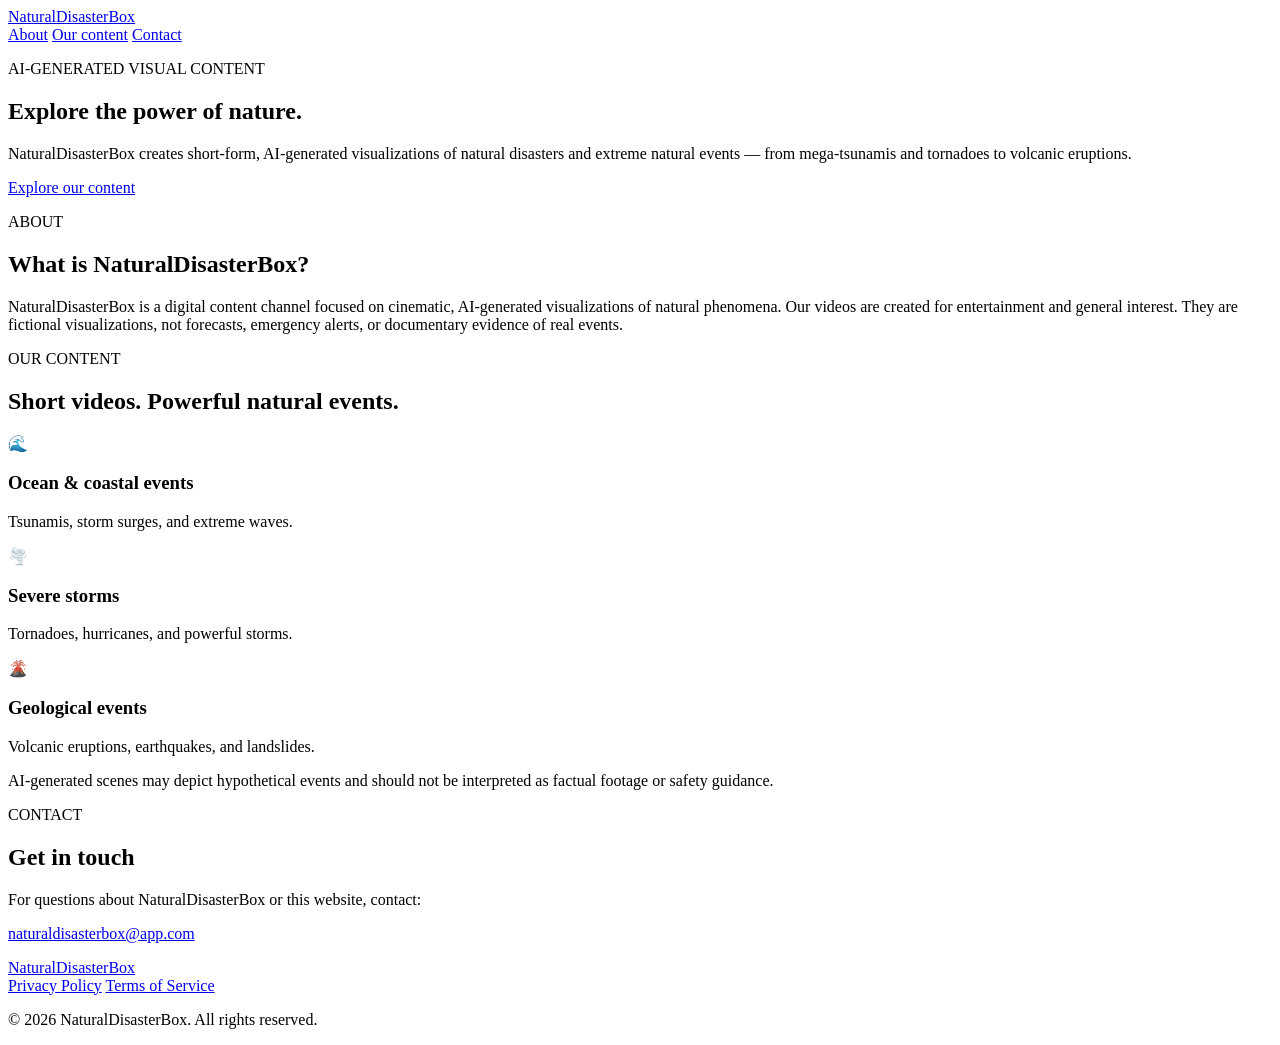
==== index.html @ 8113dd2e "Add files via upload" ====
<!doctype html>
<html lang="en">
<head>
  <meta charset="utf-8">
  <meta name="viewport" content="width=device-width, initial-scale=1">
  <meta name="description" content="NaturalDisasterBox creates AI-generated visualizations of natural disasters and extreme natural events.">
  <title>NaturalDisasterBox — AI Natural Disaster Visualizations</title>
  <link rel="stylesheet" href="assets/style.css">
</head>
<body>
  <header class="site-header">
    <a class="brand" href="index.html">NaturalDisasterBox</a>
    <nav aria-label="Main navigation">
      <a href="#about">About</a>
      <a href="#content">Our content</a>
      <a href="#contact">Contact</a>
    </nav>
  </header>

  <main>
    <section class="hero">
      <p class="eyebrow">AI-GENERATED VISUAL CONTENT</p>
      <h1>Explore the power of nature.</h1>
      <p class="hero-copy">NaturalDisasterBox creates short-form, AI-generated visualizations of natural disasters and extreme natural events — from mega-tsunamis and tornadoes to volcanic eruptions.</p>
      <a class="primary-link" href="#content">Explore our content</a>
    </section>

    <section class="section" id="about">
      <p class="eyebrow">ABOUT</p>
      <h2>What is NaturalDisasterBox?</h2>
      <p>NaturalDisasterBox is a digital content channel focused on cinematic, AI-generated visualizations of natural phenomena. Our videos are created for entertainment and general interest. They are fictional visualizations, not forecasts, emergency alerts, or documentary evidence of real events.</p>
    </section>

    <section class="section content-section" id="content">
      <p class="eyebrow">OUR CONTENT</p>
      <h2>Short videos. Powerful natural events.</h2>
      <div class="cards">
        <article class="card"><span class="card-icon">🌊</span><h3>Ocean & coastal events</h3><p>Tsunamis, storm surges, and extreme waves.</p></article>
        <article class="card"><span class="card-icon">🌪️</span><h3>Severe storms</h3><p>Tornadoes, hurricanes, and powerful storms.</p></article>
        <article class="card"><span class="card-icon">🌋</span><h3>Geological events</h3><p>Volcanic eruptions, earthquakes, and landslides.</p></article>
      </div>
      <p class="notice">AI-generated scenes may depict hypothetical events and should not be interpreted as factual footage or safety guidance.</p>
    </section>

    <section class="section" id="contact">
      <p class="eyebrow">CONTACT</p>
      <h2>Get in touch</h2>
      <p>For questions about NaturalDisasterBox or this website, contact:</p>
      <p><a href="mailto:naturaldisasterbox@app.com">naturaldisasterbox@app.com</a></p>
    </section>
  </main>

  <footer class="site-footer">
    <a class="brand" href="index.html">NaturalDisasterBox</a>
    <div class="footer-links">
      <a href="privacy.html">Privacy Policy</a>
      <a href="terms.html">Terms of Service</a>
    </div>
    <p>© 2026 NaturalDisasterBox. All rights reserved.</p>
  </footer>
</body>
</html>
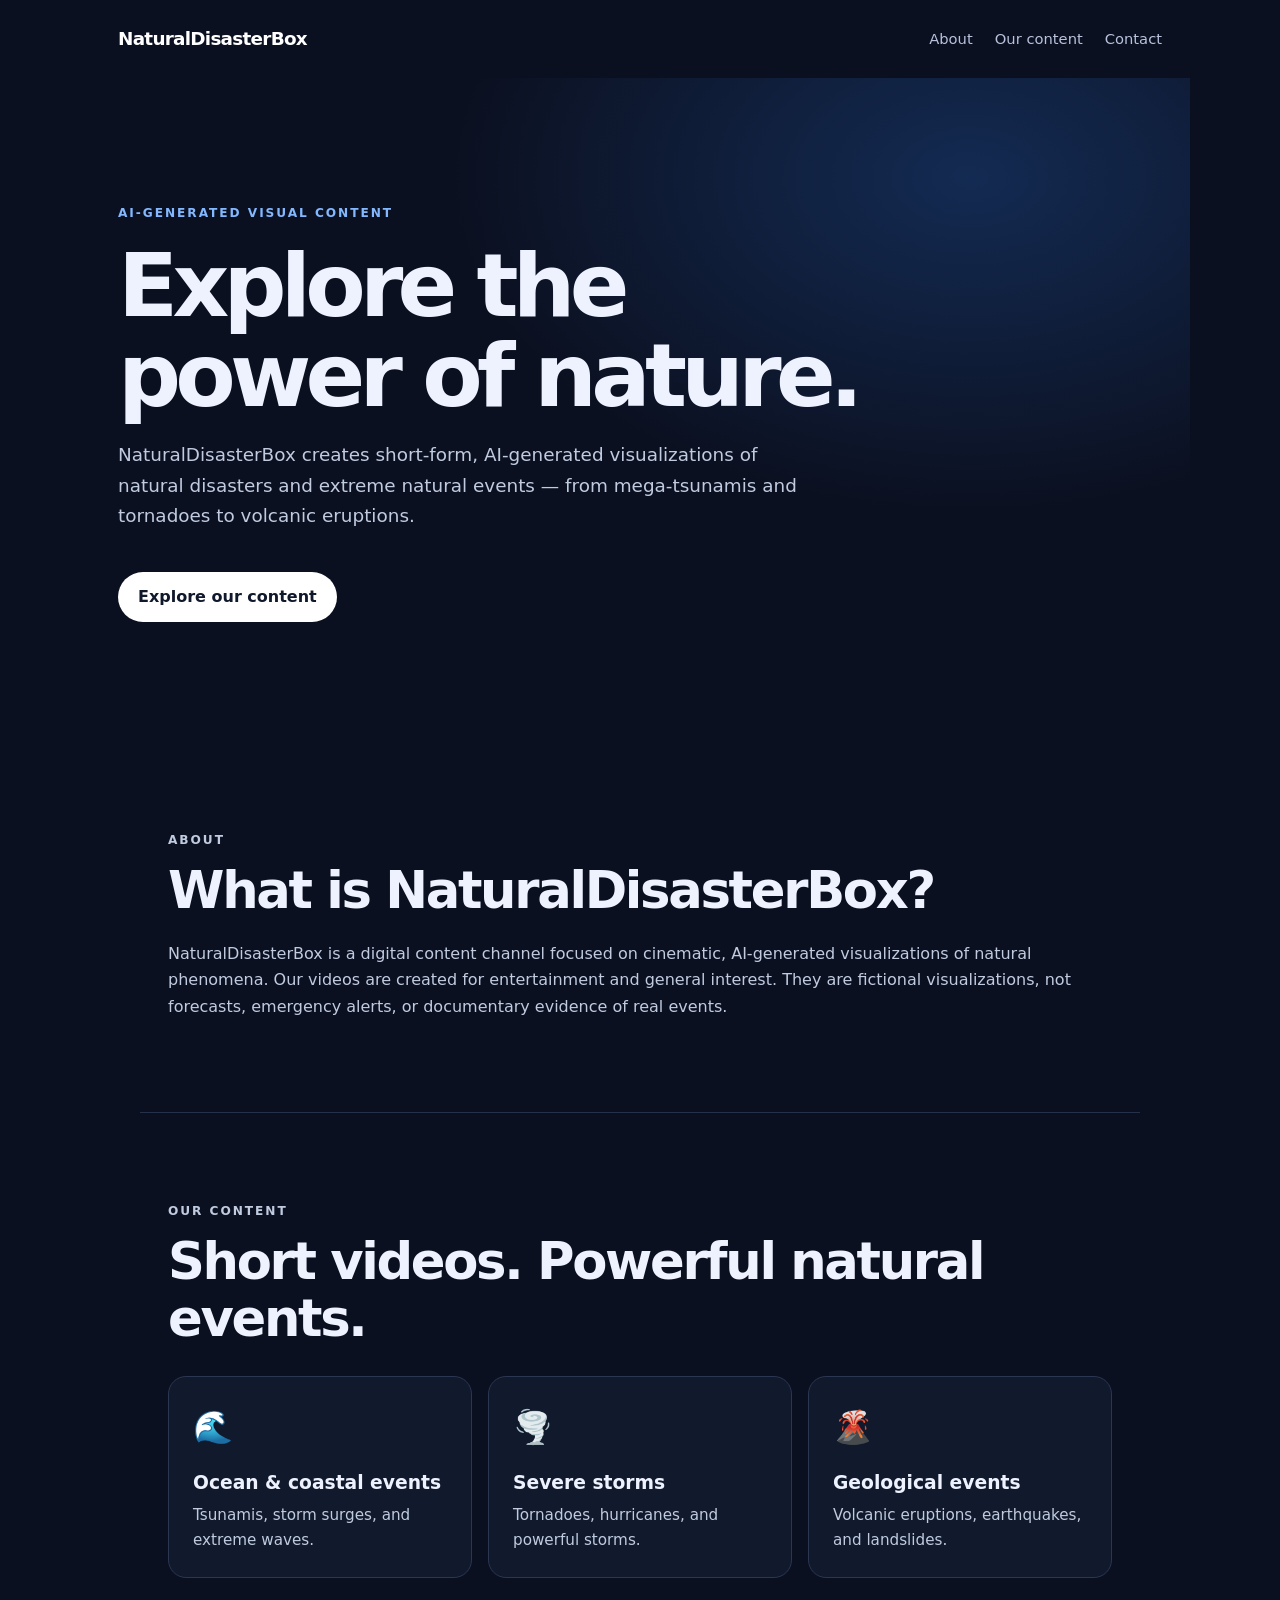
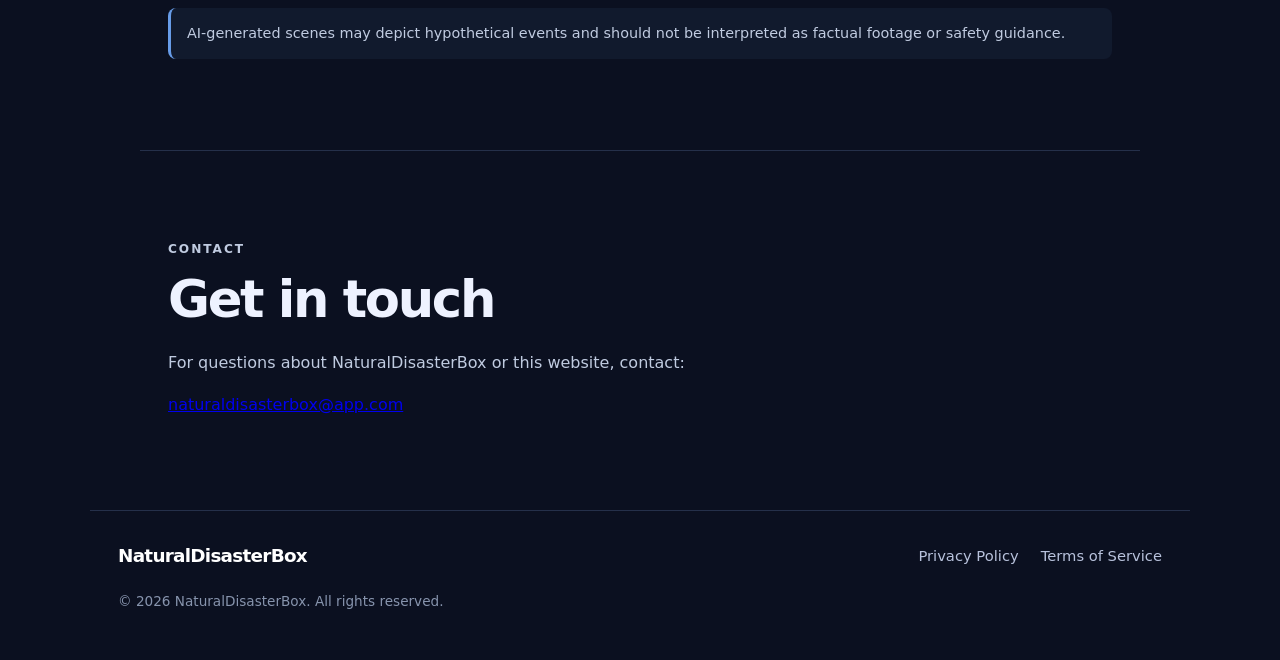
==== commit a52941a0: "Update index.html" ====
--- a/index.html
+++ b/index.html
@@ -5,7 +5,7 @@
   <meta name="viewport" content="width=device-width, initial-scale=1">
   <meta name="description" content="NaturalDisasterBox creates AI-generated visualizations of natural disasters and extreme natural events.">
   <title>NaturalDisasterBox — AI Natural Disaster Visualizations</title>
-  <link rel="stylesheet" href="assets/style.css">
+  <link rel="stylesheet" href="style.css">
 </head>
 <body>
   <header class="site-header">
--- a/style.css
+++ b/style.css
@@ -0,0 +1 @@
+*{box-sizing:border-box}html{scroll-behavior:smooth}body{margin:0;background:#0b1020;color:#eef2ff;font-family:Inter,ui-sans-serif,system-ui,-apple-system,BlinkMacSystemFont,"Segoe UI",sans-serif;line-height:1.65}.site-header{max-width:1100px;margin:auto;padding:24px 28px;display:flex;justify-content:space-between;align-items:center;gap:20px}.brand{font-weight:800;letter-spacing:-.04em;color:#fff;text-decoration:none;font-size:1.15rem}.site-header nav,.footer-links{display:flex;gap:22px;flex-wrap:wrap}.site-header nav a,.footer-links a{color:#b8c2dc;text-decoration:none;font-size:.92rem}.site-header a:hover,.footer-links a:hover{color:#fff}.hero{padding:112px 28px 120px;max-width:1100px;margin:auto;background:radial-gradient(ellipse at 80% 15%,rgba(41,111,213,.28),transparent 42%)}.eyebrow{color:#83b8ff;font-size:.76rem;font-weight:800;letter-spacing:.16em}.hero h1{font-size:clamp(2.8rem,7vw,5.5rem);line-height:1.03;letter-spacing:-.065em;max-width:800px;margin:18px 0}.hero-copy{font-size:1.15rem;color:#c0cbe0;max-width:690px}.primary-link{display:inline-block;margin-top:22px;background:#fff;color:#10182b;padding:12px 20px;border-radius:999px;text-decoration:none;font-weight:750}.section{max-width:1000px;margin:auto;padding:76px 28px}.section h2,.legal h1{font-size:clamp(2rem,4vw,3.2rem);letter-spacing:-.045em;line-height:1.1;margin:10px 0 22px}.section p,.legal p,.legal li{color:#c0cbe0}.content-section{border-top:1px solid #25304a;border-bottom:1px solid #25304a}.cards{display:grid;grid-template-columns:repeat(3,minmax(0,1fr));gap:16px;margin:30px 0}.card{padding:24px;border:1px solid #2a3652;border-radius:18px;background:#111a2d}.card-icon{font-size:2rem}.card h3{margin:14px 0 4px}.card p{margin:0;font-size:.95rem}.notice{padding:14px 16px;border-left:3px solid #679ce8;background:#111a2d;border-radius:8px;font-size:.9rem}.site-footer{border-top:1px solid #25304a;max-width:1100px;margin:auto;padding:30px 28px 48px;display:flex;align-items:center;justify-content:space-between;gap:18px;flex-wrap:wrap}.site-footer p{width:100%;margin:0;color:#8794ad;font-size:.85rem}.legal{max-width:820px;margin:0 auto;padding:70px 28px 100px}.legal h1{margin-bottom:8px}.legal h2{margin-top:38px;font-size:1.25rem}.legal li{margin:8px 0}.legal a{color:#91bdff}.updated{color:#8794ad!important;font-size:.9rem}.legal .notice{margin-top:38px}@media(max-width:680px){.site-header{align-items:flex-start;flex-direction:column}.hero{padding-top:76px;padding-bottom:82px}.cards{grid-template-columns:1fr}.site-footer{align-items:flex-start;flex-direction:column}.legal{padding-top:48px}}
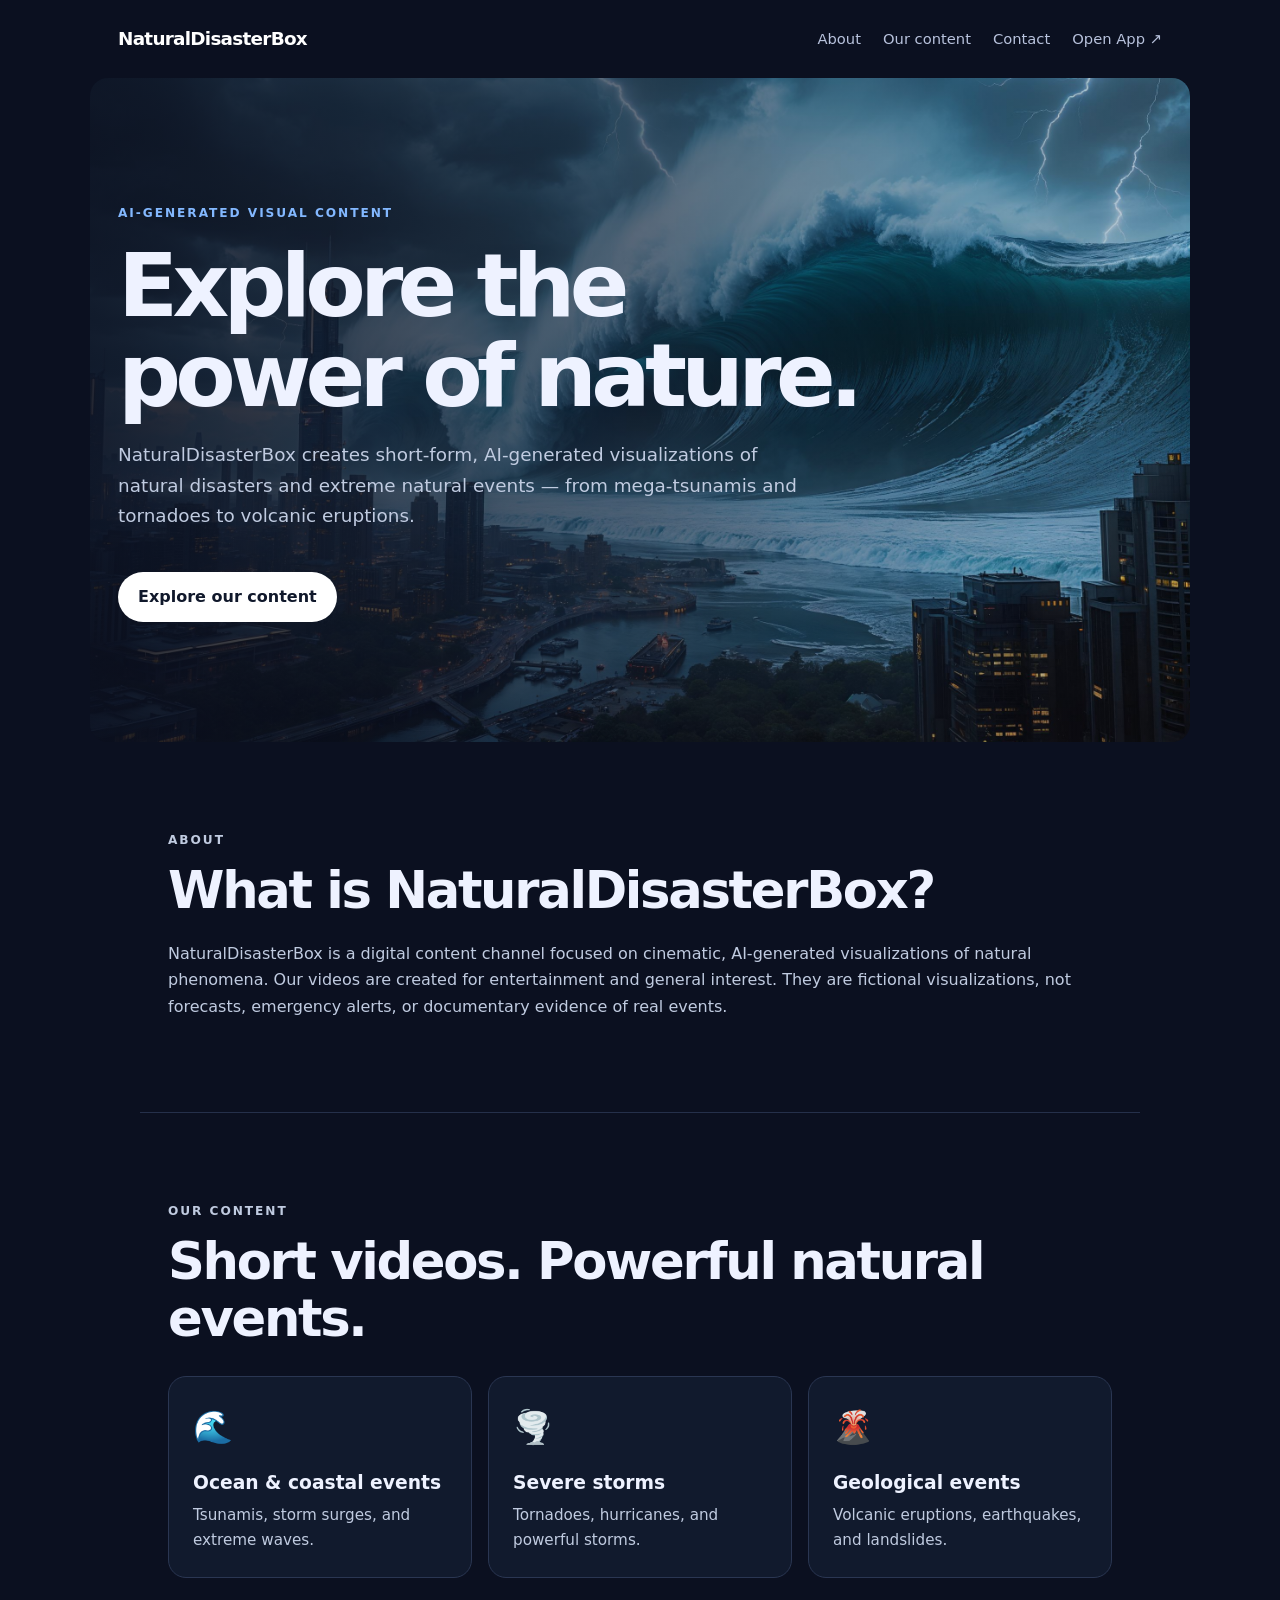
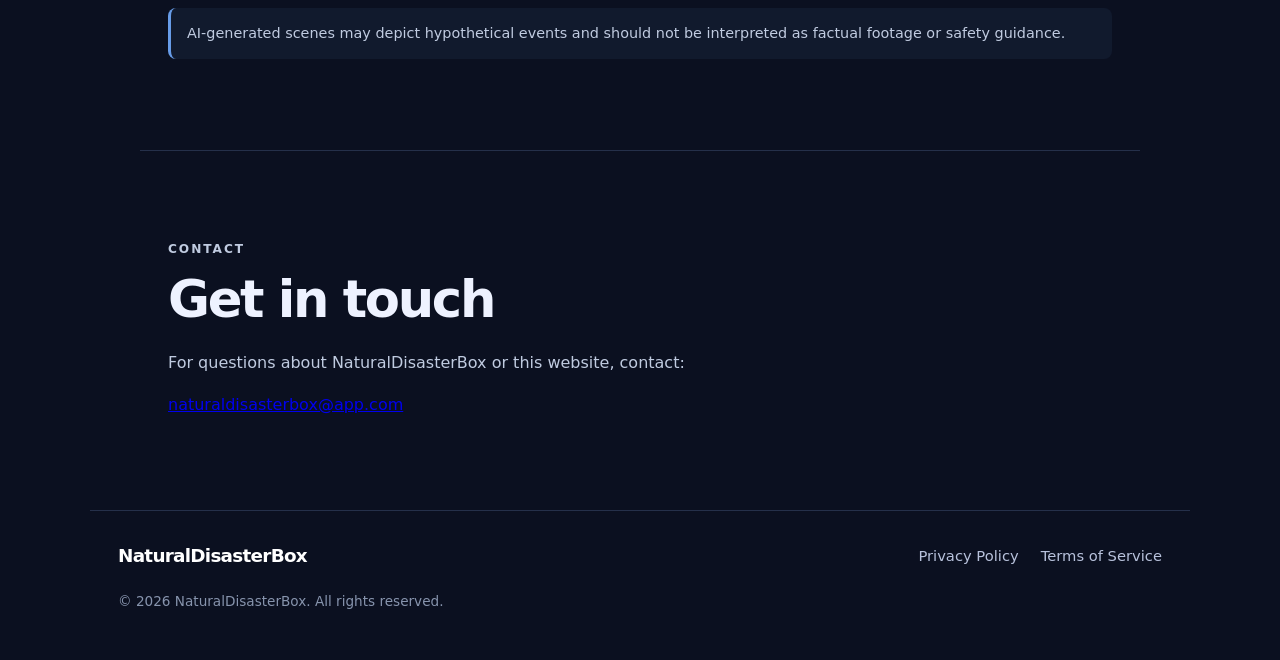
==== commit 9872cd1f: "Update index.html" ====
--- a/index.html
+++ b/index.html
@@ -8,14 +8,16 @@
   <link rel="stylesheet" href="style.css">
 </head>
 <body>
-  <header class="site-header">
-    <a class="brand" href="index.html">NaturalDisasterBox</a>
-    <nav aria-label="Main navigation">
-      <a href="#about">About</a>
-      <a href="#content">Our content</a>
-      <a href="#contact">Contact</a>
-    </nav>
-  </header>
+<header class="site-header">
+  <a class="brand" href="index.html">NaturalDisasterBox</a>
+
+  <nav aria-label="Main navigation">
+    <a href="#about">About</a>
+    <a href="#content">Our content</a>
+    <a href="#contact">Contact</a>
+    <a class="app-link" href="app.html">Open App ↗</a>
+  </nav>
+</header>
 
   <main>
     <section class="hero">
--- a/style.css
+++ b/style.css
@@ -1 +1,192 @@
-*{box-sizing:border-box}html{scroll-behavior:smooth}body{margin:0;background:#0b1020;color:#eef2ff;font-family:Inter,ui-sans-serif,system-ui,-apple-system,BlinkMacSystemFont,"Segoe UI",sans-serif;line-height:1.65}.site-header{max-width:1100px;margin:auto;padding:24px 28px;display:flex;justify-content:space-between;align-items:center;gap:20px}.brand{font-weight:800;letter-spacing:-.04em;color:#fff;text-decoration:none;font-size:1.15rem}.site-header nav,.footer-links{display:flex;gap:22px;flex-wrap:wrap}.site-header nav a,.footer-links a{color:#b8c2dc;text-decoration:none;font-size:.92rem}.site-header a:hover,.footer-links a:hover{color:#fff}.hero{padding:112px 28px 120px;max-width:1100px;margin:auto;background:radial-gradient(ellipse at 80% 15%,rgba(41,111,213,.28),transparent 42%)}.eyebrow{color:#83b8ff;font-size:.76rem;font-weight:800;letter-spacing:.16em}.hero h1{font-size:clamp(2.8rem,7vw,5.5rem);line-height:1.03;letter-spacing:-.065em;max-width:800px;margin:18px 0}.hero-copy{font-size:1.15rem;color:#c0cbe0;max-width:690px}.primary-link{display:inline-block;margin-top:22px;background:#fff;color:#10182b;padding:12px 20px;border-radius:999px;text-decoration:none;font-weight:750}.section{max-width:1000px;margin:auto;padding:76px 28px}.section h2,.legal h1{font-size:clamp(2rem,4vw,3.2rem);letter-spacing:-.045em;line-height:1.1;margin:10px 0 22px}.section p,.legal p,.legal li{color:#c0cbe0}.content-section{border-top:1px solid #25304a;border-bottom:1px solid #25304a}.cards{display:grid;grid-template-columns:repeat(3,minmax(0,1fr));gap:16px;margin:30px 0}.card{padding:24px;border:1px solid #2a3652;border-radius:18px;background:#111a2d}.card-icon{font-size:2rem}.card h3{margin:14px 0 4px}.card p{margin:0;font-size:.95rem}.notice{padding:14px 16px;border-left:3px solid #679ce8;background:#111a2d;border-radius:8px;font-size:.9rem}.site-footer{border-top:1px solid #25304a;max-width:1100px;margin:auto;padding:30px 28px 48px;display:flex;align-items:center;justify-content:space-between;gap:18px;flex-wrap:wrap}.site-footer p{width:100%;margin:0;color:#8794ad;font-size:.85rem}.legal{max-width:820px;margin:0 auto;padding:70px 28px 100px}.legal h1{margin-bottom:8px}.legal h2{margin-top:38px;font-size:1.25rem}.legal li{margin:8px 0}.legal a{color:#91bdff}.updated{color:#8794ad!important;font-size:.9rem}.legal .notice{margin-top:38px}@media(max-width:680px){.site-header{align-items:flex-start;flex-direction:column}.hero{padding-top:76px;padding-bottom:82px}.cards{grid-template-columns:1fr}.site-footer{align-items:flex-start;flex-direction:column}.legal{padding-top:48px}}+
+*{box-sizing:border-box}
+html{scroll-behavior:smooth}
+
+body{
+  margin:0;
+  background:#0b1020;
+  color:#eef2ff;
+  font-family:Inter,ui-sans-serif,system-ui,-apple-system,BlinkMacSystemFont,"Segoe UI",sans-serif;
+  line-height:1.65
+}
+
+.site-header{
+  max-width:1100px;
+  margin:auto;
+  padding:24px 28px;
+  display:flex;
+  justify-content:space-between;
+  align-items:center;
+  gap:20px
+}
+
+.brand{
+  font-weight:800;
+  letter-spacing:-.04em;
+  color:#fff;
+  text-decoration:none;
+  font-size:1.15rem
+}
+
+.site-header nav,.footer-links{
+  display:flex;
+  gap:22px;
+  flex-wrap:wrap
+}
+
+.site-header nav a,.footer-links a{
+  color:#b8c2dc;
+  text-decoration:none;
+  font-size:.92rem
+}
+
+.site-header a:hover,.footer-links a:hover{color:#fff}
+
+.hero{
+  padding:112px 28px 120px;
+  max-width:1100px;
+  margin:auto;
+  min-height:430px;
+  background:
+    linear-gradient(
+      90deg,
+      rgba(11,16,32,.88) 0%,
+      rgba(11,16,32,.58) 48%,
+      rgba(11,16,32,.12) 100%
+    ),
+    url("hero-bg.jpg") center center / cover no-repeat;
+  border-radius:18px
+}
+
+.eyebrow{
+  color:#83b8ff;
+  font-size:.76rem;
+  font-weight:800;
+  letter-spacing:.16em
+}
+
+.hero h1{
+  font-size:clamp(2.8rem,7vw,5.5rem);
+  line-height:1.03;
+  letter-spacing:-.065em;
+  max-width:800px;
+  margin:18px 0
+}
+
+.hero-copy{
+  font-size:1.15rem;
+  color:#c0cbe0;
+  max-width:690px
+}
+
+.primary-link{
+  display:inline-block;
+  margin-top:22px;
+  background:#fff;
+  color:#10182b;
+  padding:12px 20px;
+  border-radius:999px;
+  text-decoration:none;
+  font-weight:750
+}
+
+.section{
+  max-width:1000px;
+  margin:auto;
+  padding:76px 28px
+}
+
+.section h2,.legal h1{
+  font-size:clamp(2rem,4vw,3.2rem);
+  letter-spacing:-.045em;
+  line-height:1.1;
+  margin:10px 0 22px
+}
+
+.section p,.legal p,.legal li{color:#c0cbe0}
+
+.content-section{
+  border-top:1px solid #25304a;
+  border-bottom:1px solid #25304a
+}
+
+.cards{
+  display:grid;
+  grid-template-columns:repeat(3,minmax(0,1fr));
+  gap:16px;
+  margin:30px 0
+}
+
+.card{
+  padding:24px;
+  border:1px solid #2a3652;
+  border-radius:18px;
+  background:#111a2d
+}
+
+.card-icon{font-size:2rem}
+.card h3{margin:14px 0 4px}
+.card p{margin:0;font-size:.95rem}
+
+.notice{
+  padding:14px 16px;
+  border-left:3px solid #679ce8;
+  background:#111a2d;
+  border-radius:8px;
+  font-size:.9rem
+}
+
+.site-footer{
+  border-top:1px solid #25304a;
+  max-width:1100px;
+  margin:auto;
+  padding:30px 28px 48px;
+  display:flex;
+  align-items:center;
+  justify-content:space-between;
+  gap:18px;
+  flex-wrap:wrap
+}
+
+.site-footer p{
+  width:100%;
+  margin:0;
+  color:#8794ad;
+  font-size:.85rem
+}
+
+.legal{
+  max-width:820px;
+  margin:0 auto;
+  padding:70px 28px 100px
+}
+
+.legal h1{margin-bottom:8px}
+.legal h2{margin-top:38px;font-size:1.25rem}
+.legal li{margin:8px 0}
+.legal a{color:#91bdff}
+.updated{color:#8794ad!important;font-size:.9rem}
+.legal .notice{margin-top:38px}
+
+@media(max-width:680px){
+  .site-header{
+    align-items:flex-start;
+    flex-direction:column
+  }
+
+  .hero{
+    padding-top:76px;
+    padding-bottom:82px;
+    min-height:380px;
+    background-position:center center
+  }
+
+  .cards{grid-template-columns:1fr}
+
+  .site-footer{
+    align-items:flex-start;
+    flex-direction:column
+  }
+
+  .legal{padding-top:48px}
+}
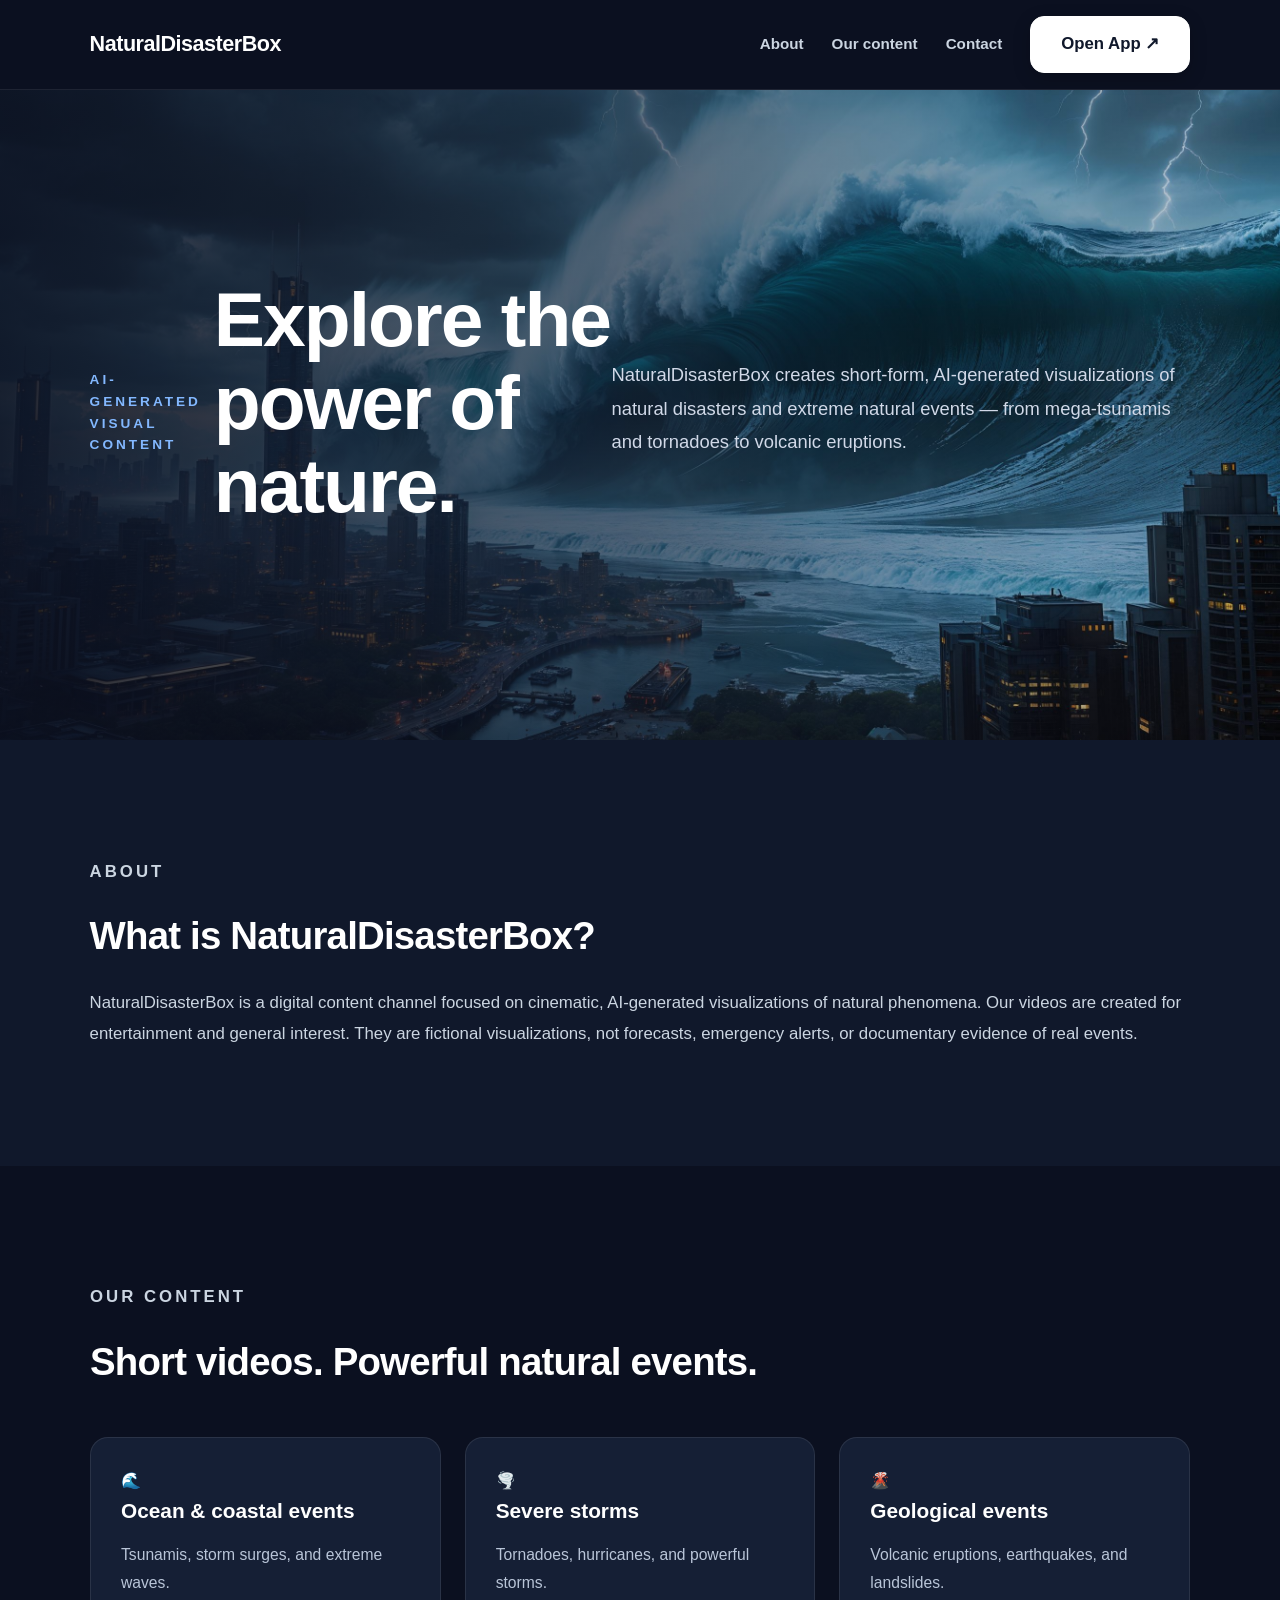
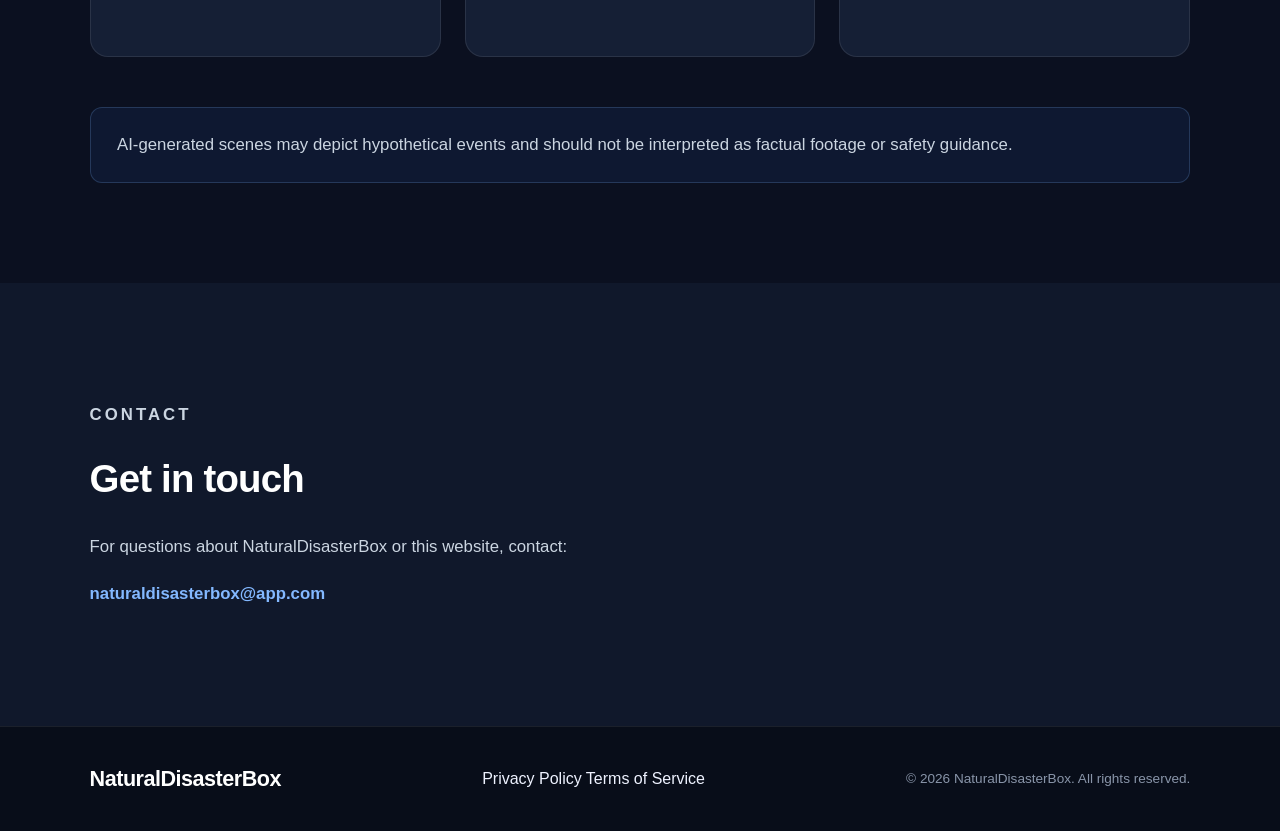
==== commit ba2b21da: "Update index.html" ====
--- a/index.html
+++ b/index.html
@@ -24,7 +24,7 @@
       <p class="eyebrow">AI-GENERATED VISUAL CONTENT</p>
       <h1>Explore the power of nature.</h1>
       <p class="hero-copy">NaturalDisasterBox creates short-form, AI-generated visualizations of natural disasters and extreme natural events — from mega-tsunamis and tornadoes to volcanic eruptions.</p>
-      <a class="primary-link" href="#content">Explore our content</a>
+  
     </section>
 
     <section class="section" id="about">
--- a/style.css
+++ b/style.css
@@ -1,52 +1,129 @@
 
-*{box-sizing:border-box}
-html{scroll-behavior:smooth}
-
-body{
-  margin:0;
-  background:#0b1020;
-  color:#eef2ff;
-  font-family:Inter,ui-sans-serif,system-ui,-apple-system,BlinkMacSystemFont,"Segoe UI",sans-serif;
-  line-height:1.65
-}
-
-.site-header{
-  max-width:1100px;
-  margin:auto;
-  padding:24px 28px;
-  display:flex;
-  justify-content:space-between;
-  align-items:center;
-  gap:20px
-}
-
-.brand{
-  font-weight:800;
-  letter-spacing:-.04em;
-  color:#fff;
-  text-decoration:none;
-  font-size:1.15rem
-}
-
-.site-header nav,.footer-links{
-  display:flex;
-  gap:22px;
-  flex-wrap:wrap
-}
-
-.site-header nav a,.footer-links a{
-  color:#b8c2dc;
-  text-decoration:none;
-  font-size:.92rem
-}
-
-.site-header a:hover,.footer-links a:hover{color:#fff}
-
-.hero{
-  padding:112px 28px 120px;
-  max-width:1100px;
-  margin:auto;
-  min-height:430px;
+/* ==================================================
+   1. 기본 설정
+================================================== */
+
+* {
+  box-sizing: border-box;
+}
+
+html {
+  scroll-behavior: smooth;
+}
+
+body {
+  margin: 0;
+  padding: 0;
+  background: #0b1020;
+  color: #eef2ff;
+  font-family: Arial, Helvetica, sans-serif;
+  line-height: 1.6;
+}
+
+a {
+  color: inherit;
+  text-decoration: none;
+}
+
+img {
+  max-width: 100%;
+  display: block;
+}
+
+
+/* ==================================================
+   2. 상단 헤더 및 메뉴
+================================================== */
+
+.site-header {
+  width: 100%;
+  min-height: 82px;
+  padding: 16px 7%;
+  display: flex;
+  align-items: center;
+  justify-content: space-between;
+  gap: 24px;
+  background: #0b1020;
+  border-bottom: 1px solid rgba(255,255,255,.08);
+}
+
+.brand {
+  color: #ffffff;
+  font-size: 1.35rem;
+  font-weight: 900;
+  letter-spacing: -.5px;
+  white-space: nowrap;
+}
+
+.site-header nav {
+  display: flex;
+  align-items: center;
+  justify-content: flex-end;
+  gap: 28px;
+}
+
+.site-header nav a {
+  color: #cbd5e1;
+  font-size: .95rem;
+  font-weight: 600;
+  transition: color .2s ease;
+}
+
+.site-header nav a:hover {
+  color: #ffffff;
+}
+
+
+/* ==================================================
+   3. Open App 버튼
+================================================== */
+
+.site-header nav a.app-link {
+  display: inline-flex;
+  align-items: center;
+  justify-content: center;
+
+  min-width: 145px;
+  min-height: 50px;
+  padding: 14px 30px;
+
+  background: #ffffff;
+  color: #10182b;
+
+  border: 1px solid #ffffff;
+  border-radius: 14px;
+
+  font-size: 1.05rem;
+  font-weight: 800;
+  text-decoration: none;
+
+  transition: all .2s ease;
+
+  box-shadow: 0 5px 18px rgba(0,0,0,.2);
+}
+
+.site-header nav a.app-link:hover {
+  background: #83b8ff;
+  border-color: #83b8ff;
+  color: #0b1020;
+
+  transform: translateY(-3px);
+
+  box-shadow: 0 8px 22px rgba(0,0,0,.25);
+}
+
+
+/* ==================================================
+   4. 메인 히어로 영역
+================================================== */
+
+.hero {
+  min-height: 650px;
+  padding: 120px 7%;
+
+  display: flex;
+  align-items: center;
+
   background:
     linear-gradient(
       90deg,
@@ -55,138 +132,593 @@
       rgba(11,16,32,.12) 100%
     ),
     url("hero-bg.jpg") center center / cover no-repeat;
-  border-radius:18px
-}
-
-.eyebrow{
-  color:#83b8ff;
-  font-size:.76rem;
-  font-weight:800;
-  letter-spacing:.16em
-}
-
-.hero h1{
-  font-size:clamp(2.8rem,7vw,5.5rem);
-  line-height:1.03;
-  letter-spacing:-.065em;
-  max-width:800px;
-  margin:18px 0
-}
-
-.hero-copy{
-  font-size:1.15rem;
-  color:#c0cbe0;
-  max-width:690px
-}
-
-.primary-link{
-  display:inline-block;
-  margin-top:22px;
-  background:#fff;
-  color:#10182b;
-  padding:12px 20px;
-  border-radius:999px;
-  text-decoration:none;
-  font-weight:750
-}
-
-.section{
-  max-width:1000px;
-  margin:auto;
-  padding:76px 28px
-}
-
-.section h2,.legal h1{
-  font-size:clamp(2rem,4vw,3.2rem);
-  letter-spacing:-.045em;
-  line-height:1.1;
-  margin:10px 0 22px
-}
-
-.section p,.legal p,.legal li{color:#c0cbe0}
-
-.content-section{
-  border-top:1px solid #25304a;
-  border-bottom:1px solid #25304a
-}
-
-.cards{
-  display:grid;
-  grid-template-columns:repeat(3,minmax(0,1fr));
-  gap:16px;
-  margin:30px 0
-}
-
-.card{
-  padding:24px;
-  border:1px solid #2a3652;
-  border-radius:18px;
-  background:#111a2d
-}
-
-.card-icon{font-size:2rem}
-.card h3{margin:14px 0 4px}
-.card p{margin:0;font-size:.95rem}
-
-.notice{
-  padding:14px 16px;
-  border-left:3px solid #679ce8;
-  background:#111a2d;
-  border-radius:8px;
-  font-size:.9rem
-}
-
-.site-footer{
-  border-top:1px solid #25304a;
-  max-width:1100px;
-  margin:auto;
-  padding:30px 28px 48px;
-  display:flex;
-  align-items:center;
-  justify-content:space-between;
-  gap:18px;
-  flex-wrap:wrap
-}
-
-.site-footer p{
-  width:100%;
-  margin:0;
-  color:#8794ad;
-  font-size:.85rem
-}
-
-.legal{
-  max-width:820px;
-  margin:0 auto;
-  padding:70px 28px 100px
-}
-
-.legal h1{margin-bottom:8px}
-.legal h2{margin-top:38px;font-size:1.25rem}
-.legal li{margin:8px 0}
-.legal a{color:#91bdff}
-.updated{color:#8794ad!important;font-size:.9rem}
-.legal .notice{margin-top:38px}
-
-@media(max-width:680px){
-  .site-header{
-    align-items:flex-start;
-    flex-direction:column
-  }
-
-  .hero{
-    padding-top:76px;
-    padding-bottom:82px;
-    min-height:380px;
-    background-position:center center
-  }
-
-  .cards{grid-template-columns:1fr}
-
-  .site-footer{
-    align-items:flex-start;
-    flex-direction:column
-  }
-
-  .legal{padding-top:48px}
-}
+}
+
+.hero-content {
+  width: 100%;
+  max-width: 680px;
+}
+
+.eyebrow {
+  margin-bottom: 18px;
+  color: #83b8ff;
+  font-size: .85rem;
+  font-weight: 800;
+  letter-spacing: 3px;
+  text-transform: uppercase;
+}
+
+.hero h1 {
+  margin: 0 0 24px;
+  color: #ffffff;
+  font-size: clamp(3rem, 6vw, 5.5rem);
+  line-height: 1.08;
+  font-weight: 900;
+  letter-spacing: -2px;
+}
+
+.hero-copy {
+  max-width: 580px;
+  margin-bottom: 32px;
+  color: #d1d9e8;
+  font-size: 1.15rem;
+  line-height: 1.8;
+}
+
+.primary-link {
+  display: inline-flex;
+  align-items: center;
+  justify-content: center;
+
+  padding: 14px 26px;
+
+  background: #3b82f6;
+  color: #ffffff;
+
+  border-radius: 10px;
+
+  font-size: 1rem;
+  font-weight: 800;
+
+  transition: all .2s ease;
+}
+
+.primary-link:hover {
+  background: #60a5fa;
+  transform: translateY(-2px);
+}
+
+
+/* ==================================================
+   5. 공통 섹션
+================================================== */
+
+.section {
+  padding: 100px 7%;
+}
+
+.section h2 {
+  margin: 0 0 22px;
+  color: #ffffff;
+  font-size: 2.4rem;
+  font-weight: 900;
+  letter-spacing: -.8px;
+}
+
+.section p {
+  color: #cbd5e1;
+  font-size: 1.05rem;
+  line-height: 1.8;
+}
+
+.section-content {
+  max-width: 1100px;
+  margin: 0 auto;
+}
+
+
+/* ==================================================
+   6. About 영역
+================================================== */
+
+#about {
+  background: #10182b;
+}
+
+#about .section-content {
+  max-width: 1000px;
+}
+
+
+/* ==================================================
+   7. 콘텐츠 카드 영역
+================================================== */
+
+.content-section {
+  background: #0b1020;
+}
+
+.content-section > h2,
+.content-section > p {
+  max-width: 1100px;
+  margin-left: auto;
+  margin-right: auto;
+}
+
+.cards {
+  max-width: 1100px;
+  margin: 45px auto 0;
+
+  display: grid;
+  grid-template-columns: repeat(3, 1fr);
+  gap: 24px;
+}
+
+.card {
+  min-height: 220px;
+  padding: 30px;
+
+  background: #151f35;
+  border: 1px solid rgba(255,255,255,.09);
+  border-radius: 18px;
+
+  transition: all .25s ease;
+}
+
+.card:hover {
+  transform: translateY(-6px);
+  background: #1b2945;
+  border-color: rgba(131,184,255,.4);
+}
+
+.card h3 {
+  margin: 0 0 14px;
+  color: #ffffff;
+  font-size: 1.3rem;
+  font-weight: 800;
+}
+
+.card p {
+  margin: 0;
+  color: #b9c5d8;
+  font-size: .98rem;
+  line-height: 1.8;
+}
+
+
+/* ==================================================
+   8. 안내 문구
+================================================== */
+
+.notice {
+  max-width: 1100px;
+  margin: 50px auto 0;
+  padding: 22px 26px;
+
+  background: rgba(59,130,246,.08);
+  border: 1px solid rgba(131,184,255,.2);
+  border-radius: 12px;
+
+  color: #cbd5e1;
+  font-size: .92rem;
+  line-height: 1.8;
+}
+
+
+/* ==================================================
+   9. Contact 영역
+================================================== */
+
+#contact {
+  background: #10182b;
+}
+
+#contact a {
+  color: #83b8ff;
+  font-weight: 700;
+}
+
+#contact a:hover {
+  color: #ffffff;
+}
+
+
+/* ==================================================
+   10. Footer
+================================================== */
+
+.site-footer {
+  padding: 35px 7%;
+
+  background: #080d19;
+  border-top: 1px solid rgba(255,255,255,.08);
+
+  display: flex;
+  align-items: center;
+  justify-content: space-between;
+  flex-wrap: wrap;
+  gap: 20px;
+}
+
+.site-footer p {
+  margin: 0;
+  color: #8995a9;
+  font-size: .85rem;
+}
+
+.legal {
+  display: flex;
+  align-items: center;
+  gap: 22px;
+}
+
+.legal a {
+  color: #aab5c7;
+  font-size: .85rem;
+  transition: color .2s ease;
+}
+
+.legal a:hover {
+  color: #ffffff;
+}
+
+
+/* ==================================================
+   11. App 페이지 기본 설정
+================================================== */
+
+.app-page {
+  min-height: 100vh;
+  background:
+    radial-gradient(
+      circle at top,
+      #1a2b4b 0%,
+      #0b1020 55%,
+      #080d19 100%
+    );
+}
+
+.app-page .site-header {
+  background: rgba(11,16,32,.95);
+}
+
+
+/* ==================================================
+   12. 로그인 / 회원가입 컨테이너
+================================================== */
+
+.auth-container {
+  width: 100%;
+  min-height: calc(100vh - 82px);
+
+  padding: 60px 20px;
+
+  display: flex;
+  align-items: center;
+  justify-content: center;
+}
+
+.auth-card {
+  width: 100%;
+  max-width: 460px;
+
+  padding: 40px;
+
+  background: #151f35;
+  border: 1px solid rgba(255,255,255,.1);
+  border-radius: 20px;
+
+  box-shadow: 0 20px 60px rgba(0,0,0,.3);
+}
+
+.auth-heading {
+  margin-bottom: 30px;
+  text-align: center;
+}
+
+.auth-heading h1 {
+  margin: 0 0 10px;
+  color: #ffffff;
+  font-size: 2rem;
+  font-weight: 900;
+}
+
+.auth-heading p {
+  margin: 0;
+  color: #aab5c7;
+  font-size: .95rem;
+}
+
+
+/* ==================================================
+   13. 로그인 / 회원가입 탭
+================================================== */
+
+.auth-tabs {
+  display: grid;
+  grid-template-columns: 1fr 1fr;
+  gap: 8px;
+
+  margin-bottom: 28px;
+  padding: 5px;
+
+  background: #0b1020;
+  border-radius: 12px;
+}
+
+.auth-tabs button {
+  padding: 12px;
+
+  background: transparent;
+  color: #aab5c7;
+
+  border: none;
+  border-radius: 9px;
+
+  font-size: .95rem;
+  font-weight: 700;
+
+  cursor: pointer;
+  transition: all .2s ease;
+}
+
+.auth-tabs button.active {
+  background: #3b82f6;
+  color: #ffffff;
+}
+
+
+/* ==================================================
+   14. 로그인 / 회원가입 입력 폼
+================================================== */
+
+.auth-form {
+  display: flex;
+  flex-direction: column;
+  gap: 17px;
+}
+
+.auth-form label {
+  display: block;
+  margin-bottom: 7px;
+
+  color: #dbe4f2;
+  font-size: .9rem;
+  font-weight: 700;
+}
+
+.auth-form input {
+  width: 100%;
+  height: 48px;
+
+  padding: 0 14px;
+
+  background: #0b1020;
+  color: #ffffff;
+
+  border: 1px solid #34415a;
+  border-radius: 9px;
+
+  outline: none;
+  font-size: .95rem;
+
+  transition: border-color .2s ease;
+}
+
+.auth-form input:focus {
+  border-color: #60a5fa;
+}
+
+.auth-form input::placeholder {
+  color: #718096;
+}
+
+
+/* ==================================================
+   15. 로그인 / 회원가입 제출 버튼
+================================================== */
+
+.auth-submit {
+  width: 100%;
+  min-height: 50px;
+
+  margin-top: 8px;
+
+  background: #3b82f6;
+  color: #ffffff;
+
+  border: none;
+  border-radius: 10px;
+
+  font-size: 1rem;
+  font-weight: 800;
+
+  cursor: pointer;
+  transition: all .2s ease;
+}
+
+.auth-submit:hover {
+  background: #60a5fa;
+  transform: translateY(-2px);
+}
+
+
+/* ==================================================
+   16. 안내 메시지
+================================================== */
+
+.auth-message {
+  display: none;
+
+  margin-top: 18px;
+  padding: 13px;
+
+  background: rgba(59,130,246,.12);
+  border: 1px solid rgba(131,184,255,.25);
+  border-radius: 9px;
+
+  color: #bfdbfe;
+  font-size: .9rem;
+  text-align: center;
+}
+
+.auth-note {
+  margin-top: 24px;
+  color: #8995a9;
+  font-size: .82rem;
+  line-height: 1.7;
+  text-align: center;
+}
+
+.back-home {
+  display: block;
+  margin-top: 22px;
+
+  color: #83b8ff;
+  font-size: .9rem;
+  font-weight: 700;
+  text-align: center;
+}
+
+.back-home:hover {
+  color: #ffffff;
+}
+
+
+/* ==================================================
+   17. 태블릿 반응형
+================================================== */
+
+@media (max-width: 900px) {
+
+  .site-header {
+    padding: 16px 5%;
+  }
+
+  .site-header nav {
+    gap: 16px;
+  }
+
+  .hero {
+    min-height: 580px;
+    padding: 90px 6%;
+  }
+
+  .cards {
+    grid-template-columns: repeat(2, 1fr);
+  }
+
+  .section {
+    padding: 80px 6%;
+  }
+}
+
+
+/* ==================================================
+   18. 모바일 반응형
+================================================== */
+
+@media (max-width: 600px) {
+
+  .site-header {
+    padding: 18px 5%;
+
+    flex-direction: column;
+    align-items: flex-start;
+    gap: 18px;
+  }
+
+  .brand {
+    font-size: 1.2rem;
+  }
+
+  .site-header nav {
+    width: 100%;
+
+    display: flex;
+    flex-wrap: wrap;
+    align-items: center;
+    justify-content: flex-start;
+    gap: 15px;
+  }
+
+  .site-header nav a {
+    font-size: .85rem;
+  }
+
+  .site-header nav a.app-link {
+    min-width: 130px;
+    min-height: 46px;
+    padding: 12px 22px;
+    font-size: .95rem;
+  }
+
+  .hero {
+    min-height: 540px;
+    padding: 75px 6%;
+
+    background:
+      linear-gradient(
+        90deg,
+        rgba(11,16,32,.88) 0%,
+        rgba(11,16,32,.65) 100%
+      ),
+      url("hero-bg.jpg") center center / cover no-repeat;
+  }
+
+  .hero h1 {
+    font-size: 3rem;
+    letter-spacing: -1.5px;
+  }
+
+  .hero-copy {
+    font-size: 1rem;
+  }
+
+  .section {
+    padding: 65px 6%;
+  }
+
+  .section h2 {
+    font-size: 1.9rem;
+  }
+
+  .cards {
+    grid-template-columns: 1fr;
+    gap: 18px;
+    margin-top: 30px;
+  }
+
+  .card {
+    min-height: auto;
+    padding: 25px;
+  }
+
+  .notice {
+    padding: 18px;
+  }
+
+  .site-footer {
+    flex-direction: column;
+    align-items: flex-start;
+    padding: 30px 6%;
+  }
+
+  .legal {
+    flex-wrap: wrap;
+    gap: 15px;
+  }
+
+  .auth-container {
+    padding: 40px 16px;
+  }
+
+  .auth-card {
+    padding: 28px 22px;
+  }
+
+  .auth-heading h1 {
+    font-size: 1.7rem;
+  }
+}
+
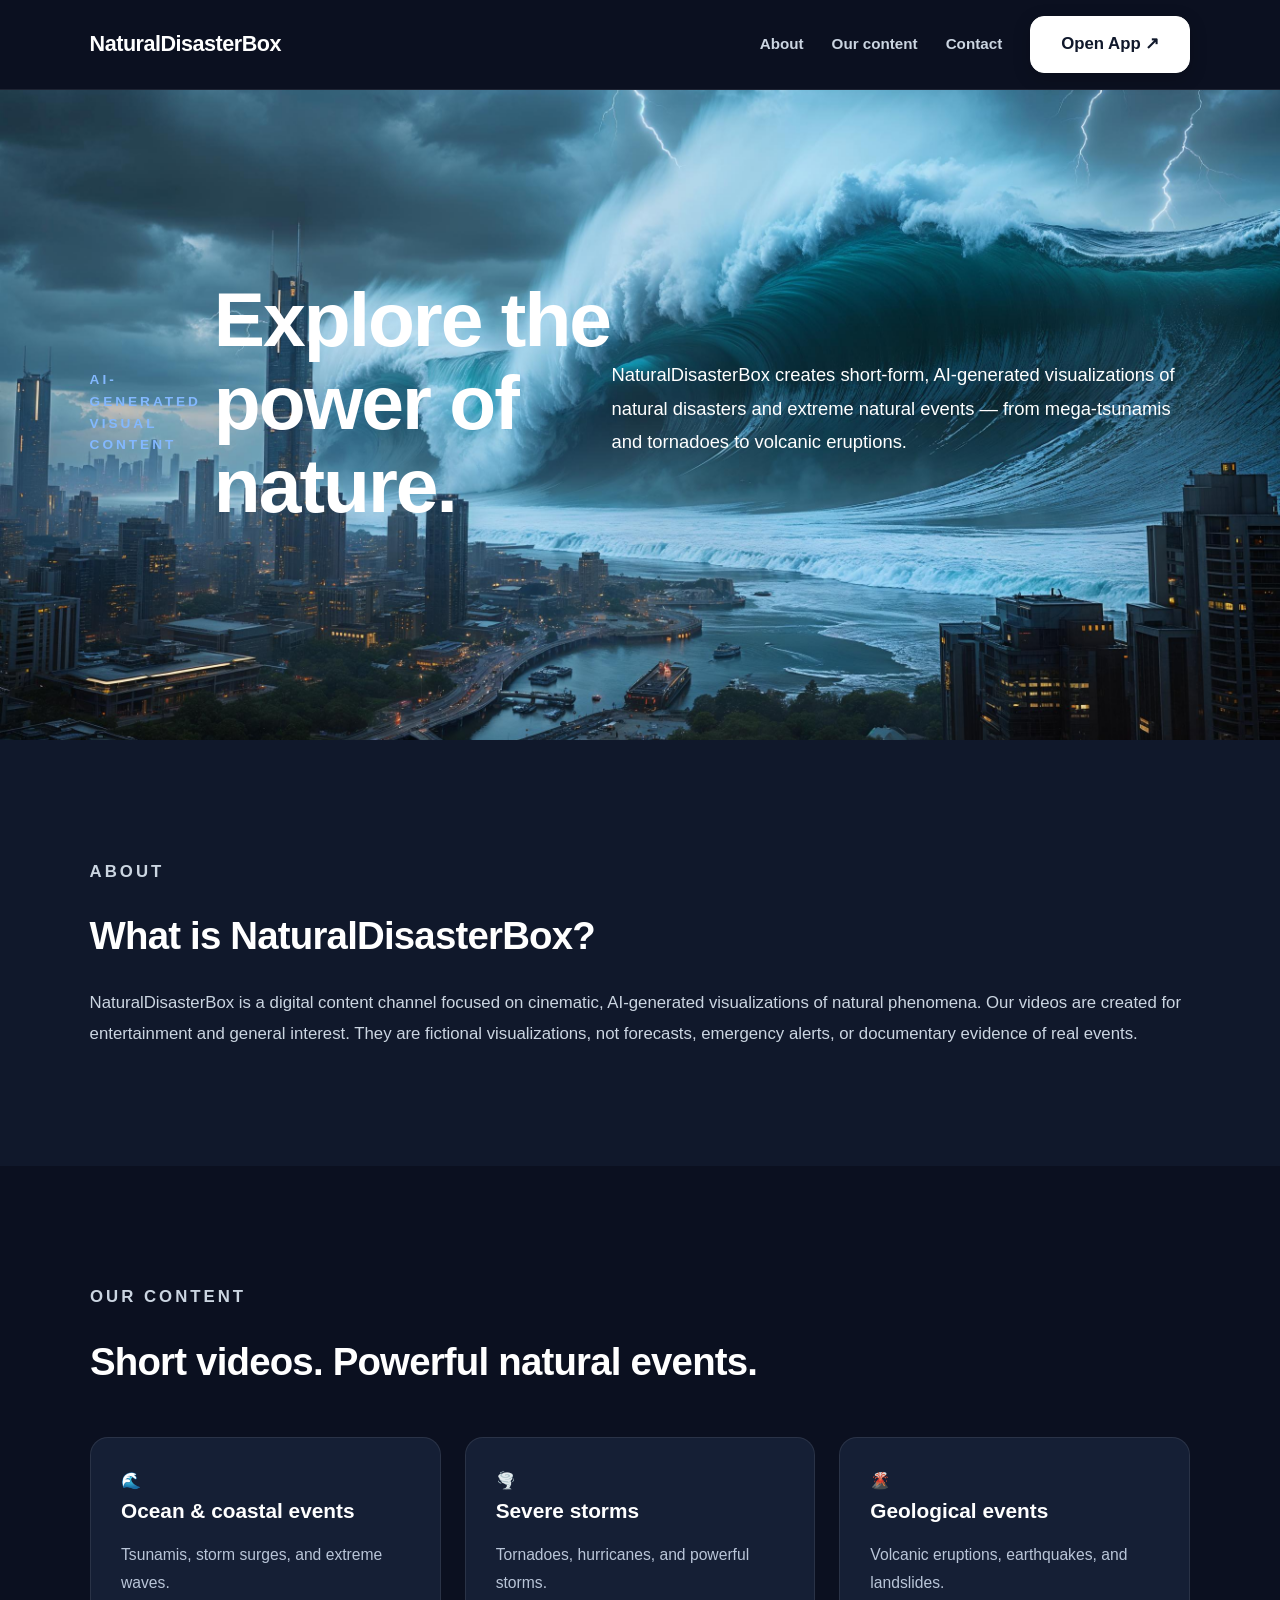
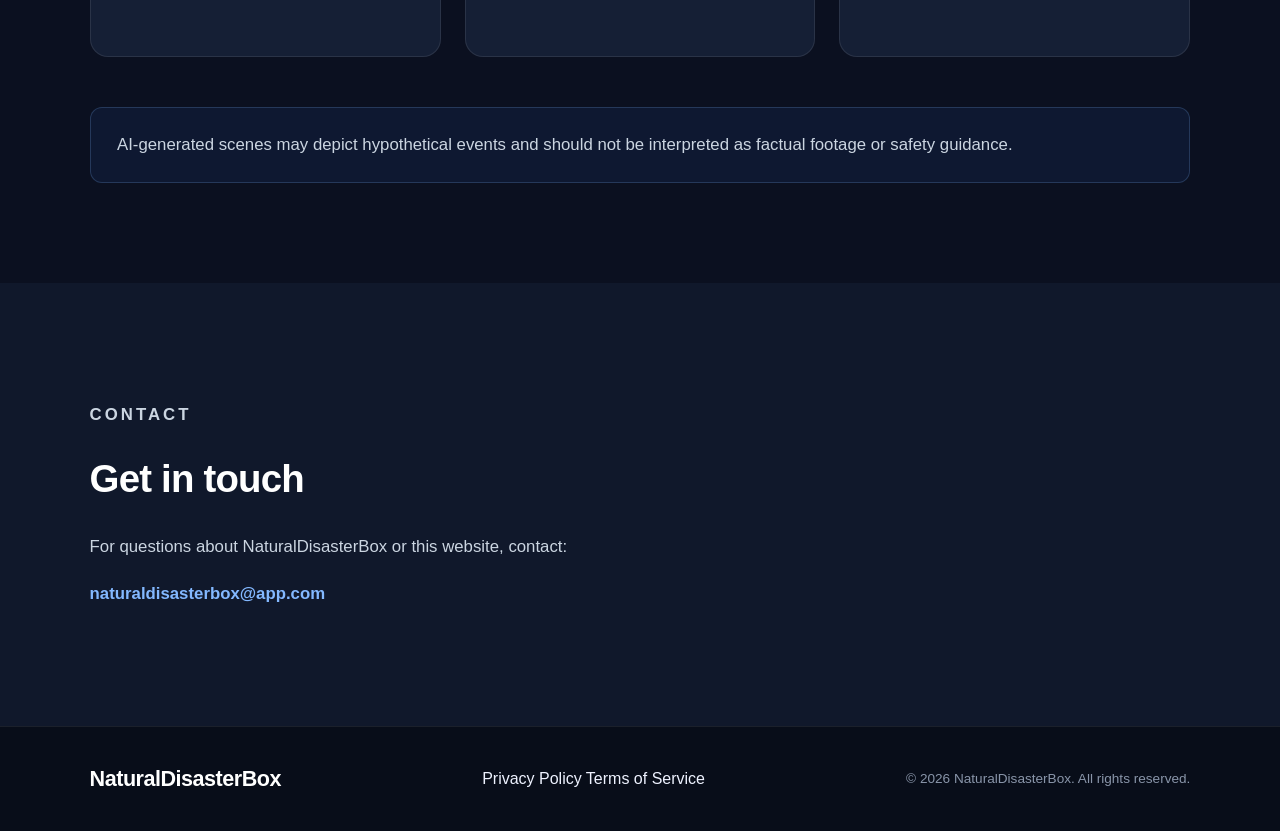
==== commit 1453ef1d: "Update index.html" ====
--- a/index.html
+++ b/index.html
@@ -15,7 +15,7 @@
     <a href="#about">About</a>
     <a href="#content">Our content</a>
     <a href="#contact">Contact</a>
-    <a class="app-link" href="app.html">Open App ↗</a>
+    <a class="app-link" href="login.html">Open App ↗</a>
   </nav>
 </header>
 
--- a/style.css
+++ b/style.css
@@ -115,6 +115,7 @@
 
 /* ==================================================
    4. 메인 히어로 영역
+   배경 이미지 효과 완전 제거
 ================================================== */
 
 .hero {
@@ -124,14 +125,7 @@
   display: flex;
   align-items: center;
 
-  background:
-    linear-gradient(
-      90deg,
-      rgba(11,16,32,.88) 0%,
-      rgba(11,16,32,.58) 48%,
-      rgba(11,16,32,.12) 100%
-    ),
-    url("hero-bg.jpg") center center / cover no-repeat;
+  background: url("hero-bg.jpg") center center / cover no-repeat;
 }
 
 .hero-content {
@@ -160,10 +154,15 @@
 .hero-copy {
   max-width: 580px;
   margin-bottom: 32px;
-  color: #d1d9e8;
+  color: #ffffff;
   font-size: 1.15rem;
   line-height: 1.8;
 }
+
+
+/* ==================================================
+   5. 기본 버튼 스타일
+================================================== */
 
 .primary-link {
   display: inline-flex;
@@ -190,7 +189,7 @@
 
 
 /* ==================================================
-   5. 공통 섹션
+   6. 공통 섹션
 ================================================== */
 
 .section {
@@ -218,7 +217,7 @@
 
 
 /* ==================================================
-   6. About 영역
+   7. About 영역
 ================================================== */
 
 #about {
@@ -231,7 +230,7 @@
 
 
 /* ==================================================
-   7. 콘텐츠 카드 영역
+   8. 콘텐츠 카드 영역
 ================================================== */
 
 .content-section {
@@ -287,7 +286,7 @@
 
 
 /* ==================================================
-   8. 안내 문구
+   9. 안내 문구
 ================================================== */
 
 .notice {
@@ -306,7 +305,7 @@
 
 
 /* ==================================================
-   9. Contact 영역
+   10. Contact 영역
 ================================================== */
 
 #contact {
@@ -324,7 +323,7 @@
 
 
 /* ==================================================
-   10. Footer
+   11. Footer
 ================================================== */
 
 .site-footer {
@@ -364,7 +363,7 @@
 
 
 /* ==================================================
-   11. App 페이지 기본 설정
+   12. App 페이지 기본 설정
 ================================================== */
 
 .app-page {
@@ -384,7 +383,7 @@
 
 
 /* ==================================================
-   12. 로그인 / 회원가입 컨테이너
+   13. 로그인 / 회원가입 컨테이너
 ================================================== */
 
 .auth-container {
@@ -431,7 +430,7 @@
 
 
 /* ==================================================
-   13. 로그인 / 회원가입 탭
+   14. 로그인 / 회원가입 탭
 ================================================== */
 
 .auth-tabs {
@@ -469,7 +468,7 @@
 
 
 /* ==================================================
-   14. 로그인 / 회원가입 입력 폼
+   15. 로그인 / 회원가입 입력 폼
 ================================================== */
 
 .auth-form {
@@ -515,7 +514,7 @@
 
 
 /* ==================================================
-   15. 로그인 / 회원가입 제출 버튼
+   16. 로그인 / 회원가입 제출 버튼
 ================================================== */
 
 .auth-submit {
@@ -544,7 +543,7 @@
 
 
 /* ==================================================
-   16. 안내 메시지
+   17. 안내 메시지
 ================================================== */
 
 .auth-message {
@@ -570,23 +569,9 @@
   text-align: center;
 }
 
-.back-home {
-  display: block;
-  margin-top: 22px;
-
-  color: #83b8ff;
-  font-size: .9rem;
-  font-weight: 700;
-  text-align: center;
-}
-
-.back-home:hover {
-  color: #ffffff;
-}
-
-
-/* ==================================================
-   17. 태블릿 반응형
+
+/* ==================================================
+   18. 태블릿 반응형
 ================================================== */
 
 @media (max-width: 900px) {
@@ -615,7 +600,7 @@
 
 
 /* ==================================================
-   18. 모바일 반응형
+   19. 모바일 반응형
 ================================================== */
 
 @media (max-width: 600px) {
@@ -653,17 +638,12 @@
     font-size: .95rem;
   }
 
+  /* 모바일에서도 원본 배경 이미지 그대로 표시 */
   .hero {
     min-height: 540px;
     padding: 75px 6%;
 
-    background:
-      linear-gradient(
-        90deg,
-        rgba(11,16,32,.88) 0%,
-        rgba(11,16,32,.65) 100%
-      ),
-      url("hero-bg.jpg") center center / cover no-repeat;
+    background: url("hero-bg.jpg") center center / cover no-repeat;
   }
 
   .hero h1 {
@@ -722,3 +702,44 @@
   }
 }
 
+
+/* ==================================================
+   로그인 / 회원가입 페이지 이동
+================================================== */
+
+.auth-switch {
+  margin-top: 25px;
+  text-align: center;
+}
+
+.auth-switch p {
+  margin: 0 0 10px;
+  color: #aab5c7;
+  font-size: .9rem;
+}
+
+.auth-switch a {
+  display: inline-flex;
+  align-items: center;
+  justify-content: center;
+
+  min-width: 180px;
+  padding: 11px 22px;
+
+  background: transparent;
+  color: #83b8ff;
+
+  border: 1px solid #83b8ff;
+  border-radius: 9px;
+
+  font-size: .95rem;
+  font-weight: 800;
+
+  transition: all .2s ease;
+}
+
+.auth-switch a:hover {
+  background: #3b82f6;
+  border-color: #3b82f6;
+  color: #ffffff;
+}
